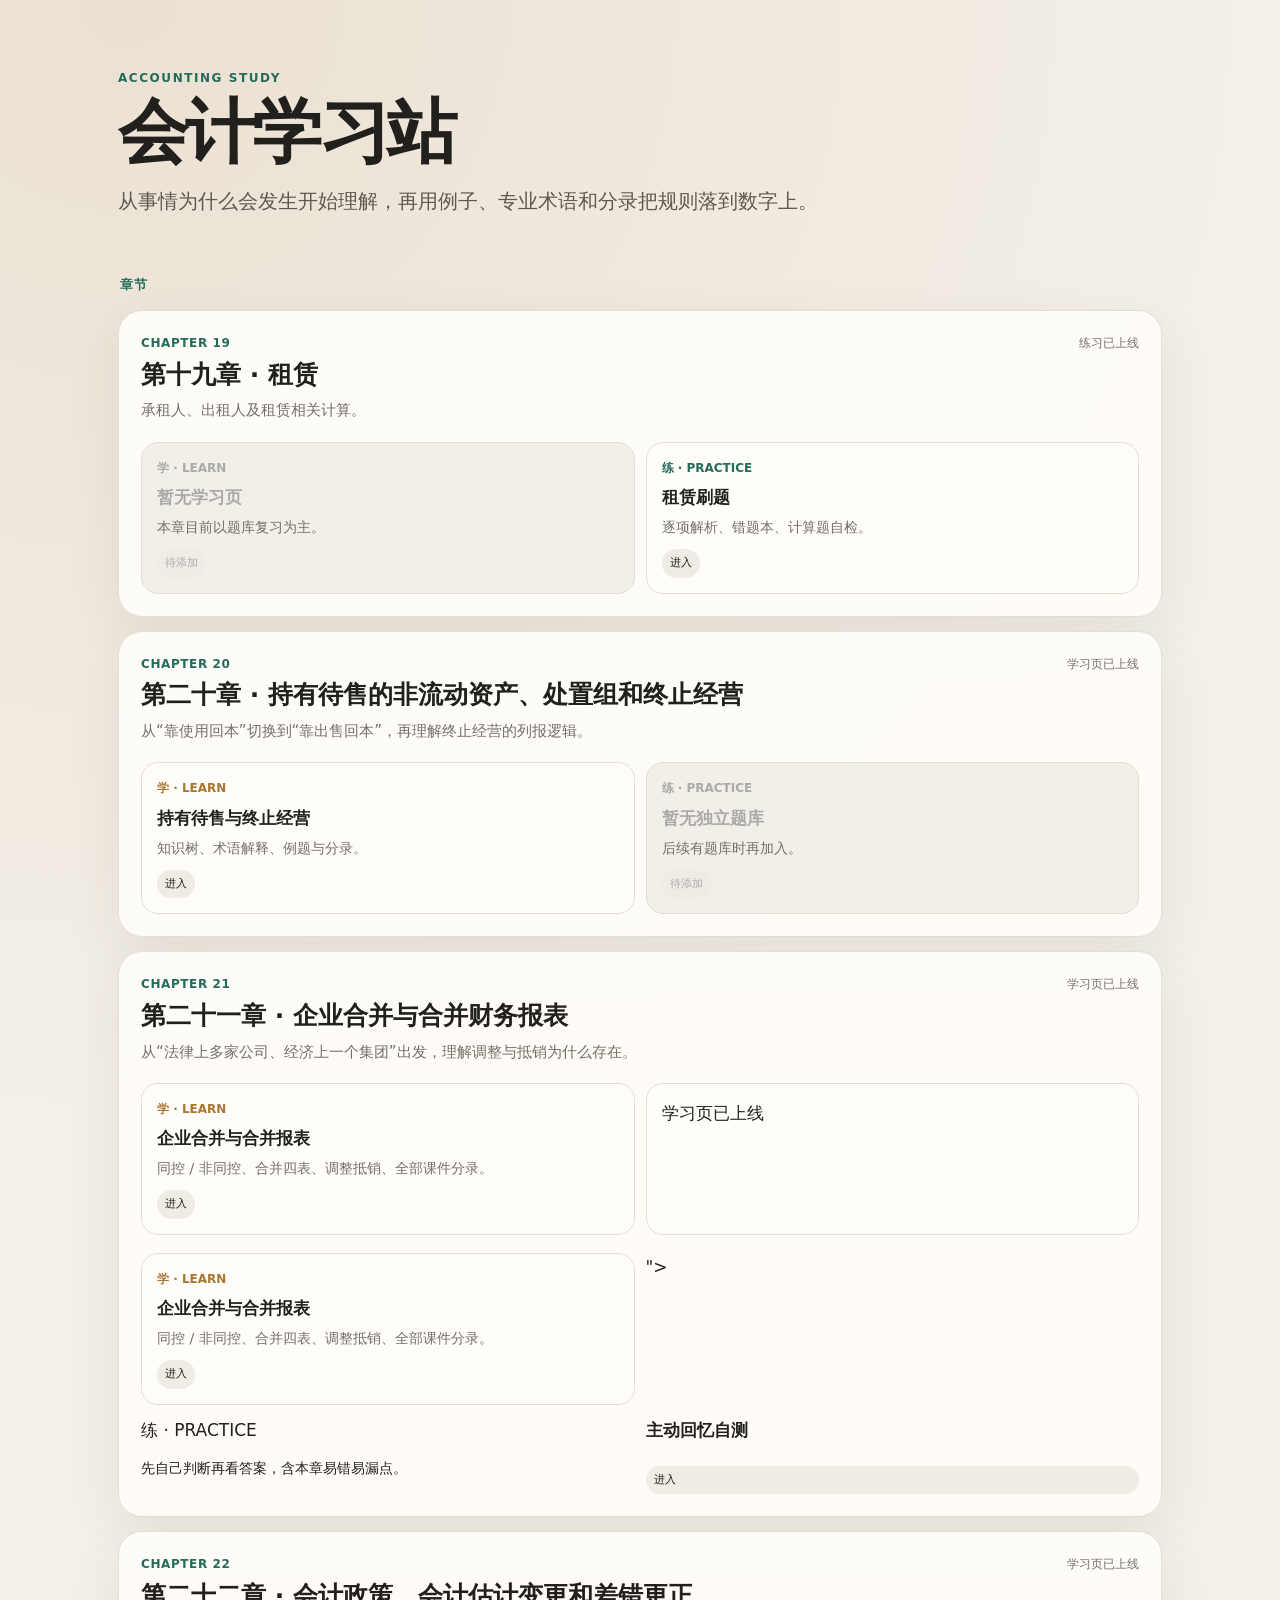
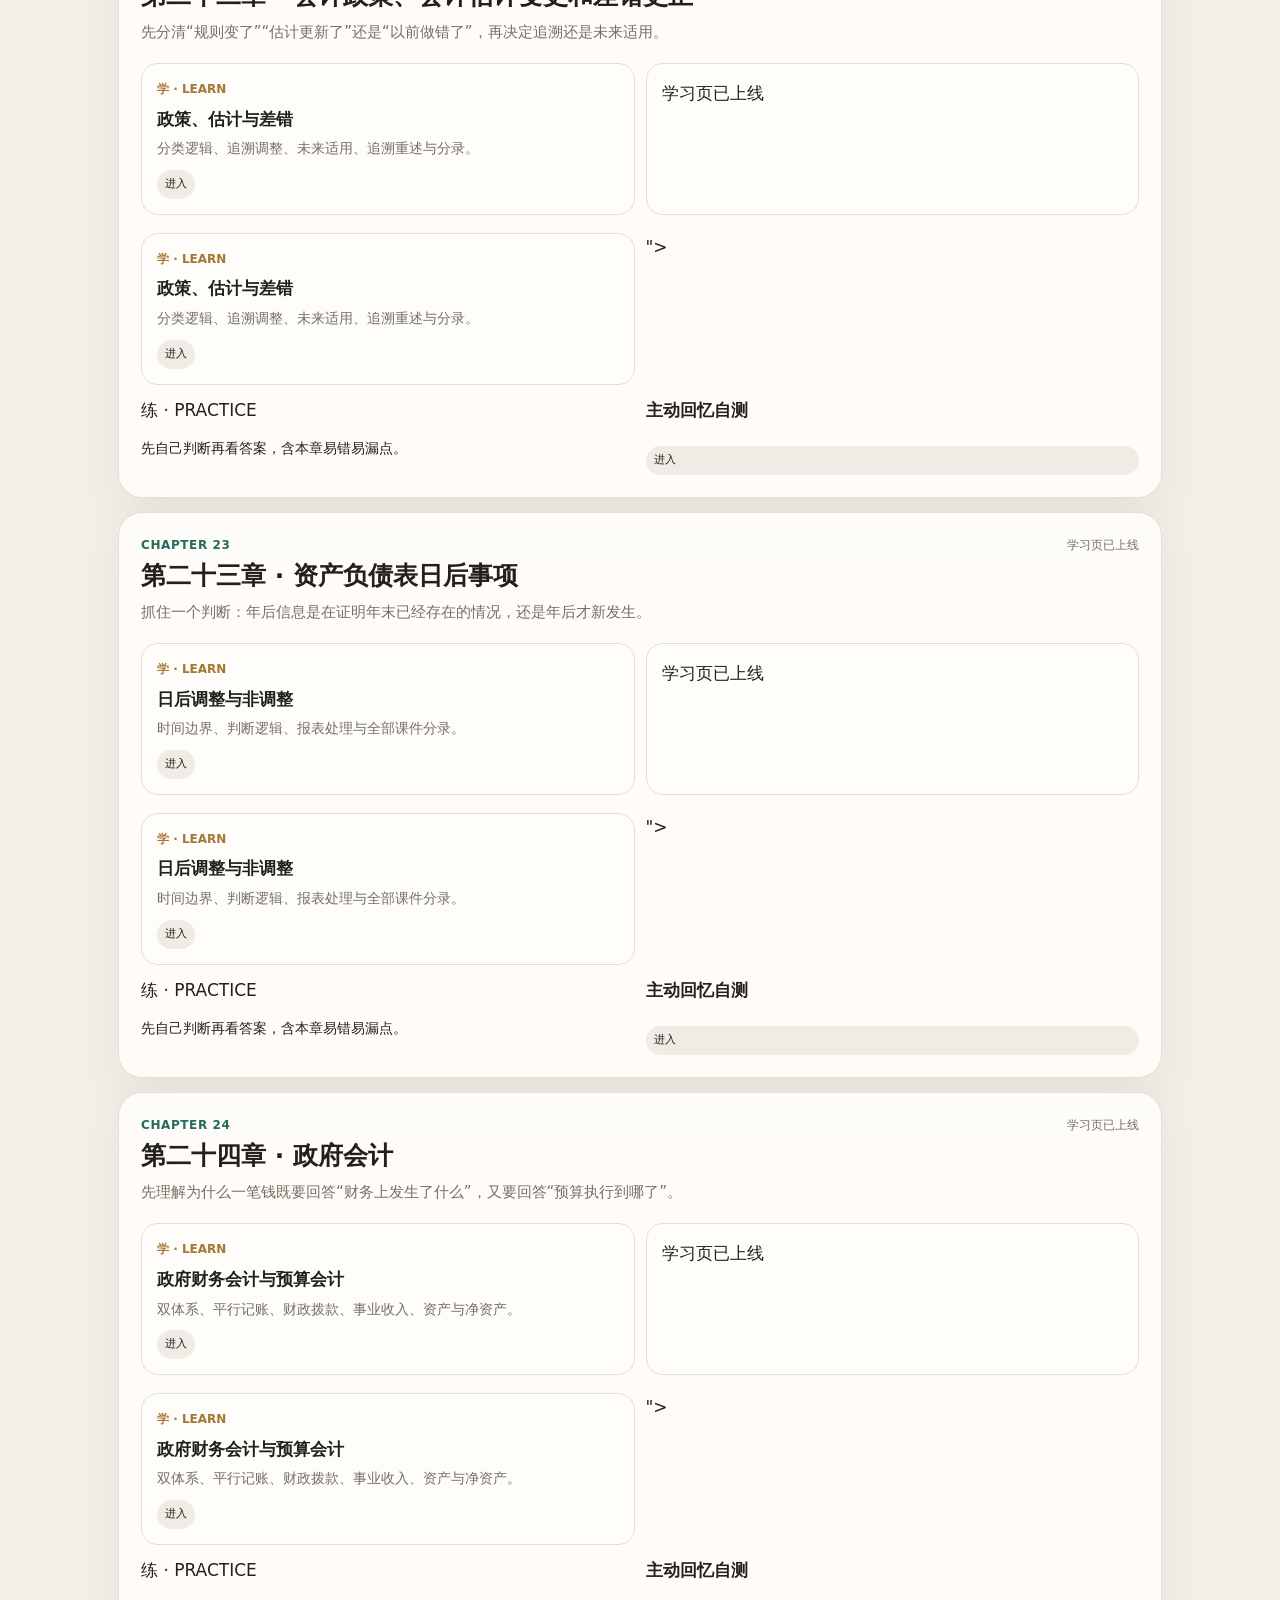
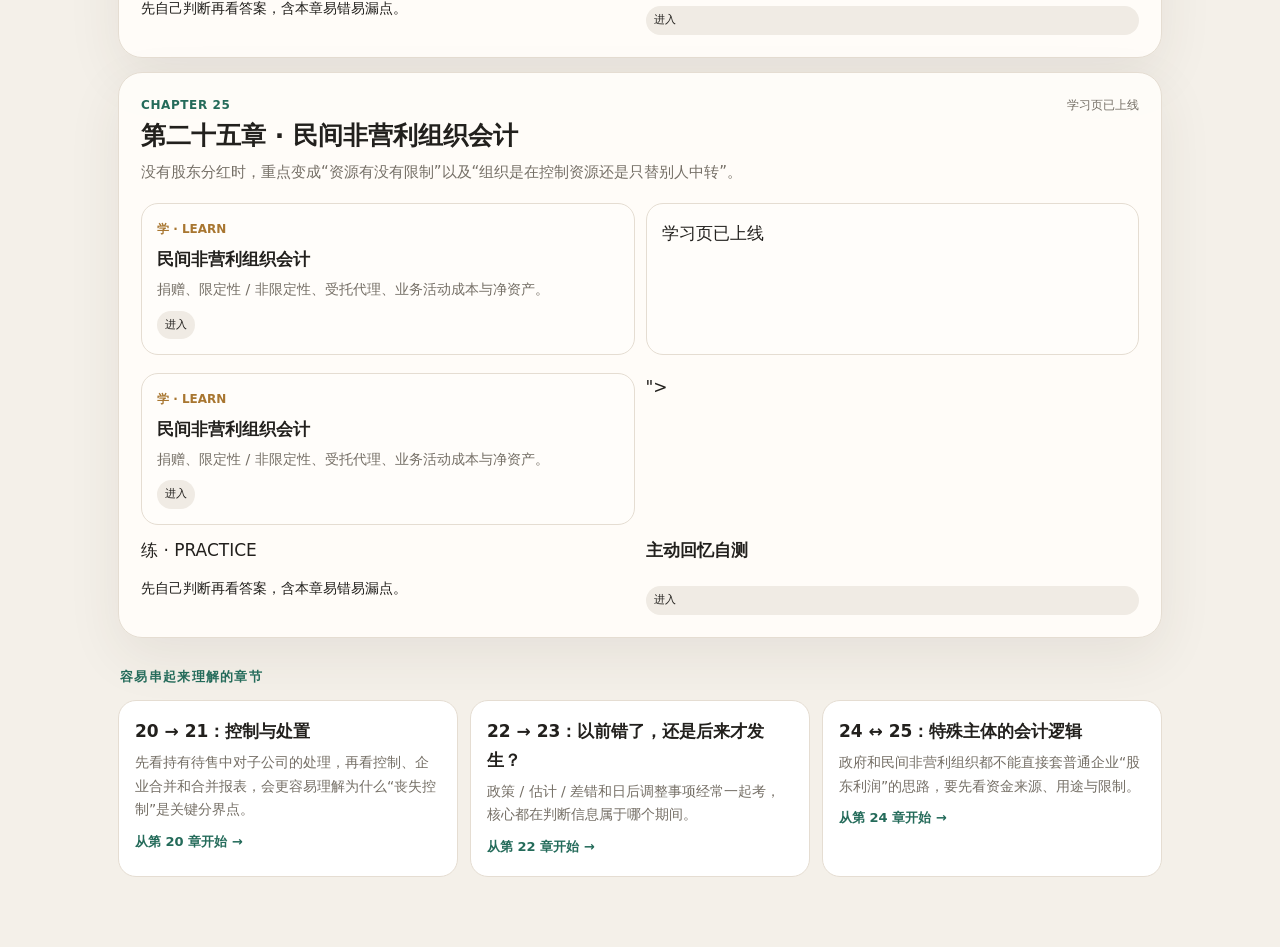
==== index.html @ 58bd6bbe "接上学习闭环：复习题库+入口+自测按钮 - review.html: 补漏18题入库（共33题），支持 ?ch= 直达章节 - index.html: 21-25章“练”位接入主动回忆自测（原“暂无独" ====
<!doctype html>
<html lang="zh-CN"><head><meta charset="utf-8"><meta name="viewport" content="width=device-width,initial-scale=1"><title>会计学习站</title>
<style>
:root{--bg:#f4f0e9;--paper:#fffdf9;--ink:#22201d;--muted:#756f66;--line:#e5ddd2;--green:#246b5a;--gold:#a87630;--gray:#f0ebe4;--shadow:0 18px 54px rgba(60,48,33,.08)}*{box-sizing:border-box}html{scroll-behavior:smooth}body{margin:0;background:radial-gradient(circle at 10% 0,rgba(168,118,48,.12),transparent 27%),var(--bg);color:var(--ink);font-family:-apple-system,BlinkMacSystemFont,"PingFang SC","Microsoft YaHei",system-ui,sans-serif;line-height:1.7;font-size:17px}.wrap{width:min(1080px,100%);margin:auto;padding:30px 18px 70px}.hero{padding:38px 0 28px}.ey{font-size:12px;letter-spacing:.13em;color:var(--green);font-weight:900}.hero h1{font-size:clamp(44px,7vw,70px);line-height:1.04;margin:8px 0 15px;letter-spacing:-.04em}.hero p{color:#5f5951;max-width:760px;margin:0;font-size:20px}.section-title{font-size:13px;font-weight:900;letter-spacing:.1em;color:var(--green);margin:28px 2px 10px}.chapter{background:rgba(255,253,249,.96);border:1px solid var(--line);border-radius:24px;box-shadow:var(--shadow);padding:22px;margin:14px 0}.chapter-head{display:flex;justify-content:space-between;gap:18px;align-items:flex-start}.no{font-size:12px;color:var(--green);font-weight:900;letter-spacing:.05em}.chapter h2{margin:4px 0 7px;font-size:25px;line-height:1.35}.chapter p{margin:0;color:var(--muted);font-size:15px}.modes{display:grid;grid-template-columns:1fr 1fr;gap:11px;margin-top:18px}.mode{border:1px solid var(--line);border-radius:17px;padding:15px;text-decoration:none;color:inherit;background:#fffdfa;display:block;transition:.14s ease}.mode.active:hover{border-color:#cdbfae;transform:translateY(-1px);box-shadow:0 9px 22px rgba(60,48,33,.06)}.mode.disabled{background:#f2eee8;color:#aaa;cursor:not-allowed}.mode .k{font-size:12px;font-weight:900;margin-bottom:5px}.mode.active.learn .k{color:var(--gold)}.mode.active.practice .k{color:var(--green)}.mode b{display:block;font-size:17px}.mode small{display:block;color:var(--muted);margin-top:5px;line-height:1.55}.badge{display:inline-flex;align-items:center;padding:5px 8px;border-radius:999px;background:var(--gray);font-size:11px;margin-top:10px}.status{white-space:nowrap;font-size:12px;color:var(--muted)}.links{display:grid;grid-template-columns:repeat(3,1fr);gap:12px;margin-top:12px}.linkcard{background:#fff;border:1px solid var(--line);border-radius:18px;padding:16px}.linkcard b{display:block;margin-bottom:5px}.linkcard p{font-size:14px;color:var(--muted);margin:0}.linkcard a{display:inline-block;margin-top:9px;font-size:13px;color:var(--green);text-decoration:none;font-weight:800}@media(max-width:760px){.wrap{padding:20px 12px 44px}.hero h1{font-size:45px}.hero p{font-size:18px}.modes,.links{grid-template-columns:1fr}.chapter-head{display:block}.status{margin-top:8px}}
</style></head><body><main class="wrap"><section class="hero"><div class="ey">ACCOUNTING STUDY</div><h1>会计学习站</h1><p>从事情为什么会发生开始理解，再用例子、专业术语和分录把规则落到数字上。</p></section>
<div class="section-title">章节</div>
<section class="chapter"><div class="chapter-head"><div><div class="no">CHAPTER 19</div><h2>第十九章 · 租赁</h2><p>承租人、出租人及租赁相关计算。</p></div><div class="status">练习已上线</div></div><div class="modes"><div class="mode disabled"><div class="k">学 · LEARN</div><b>暂无学习页</b><small>本章目前以题库复习为主。</small><span class="badge">待添加</span></div><a class="mode active practice" href="chapter19/practice.html"><div class="k">练 · PRACTICE</div><b>租赁刷题</b><small>逐项解析、错题本、计算题自检。</small><span class="badge">进入</span></a></div></section>
<section class="chapter"><div class="chapter-head"><div><div class="no">CHAPTER 20</div><h2>第二十章 · 持有待售的非流动资产、处置组和终止经营</h2><p>从“靠使用回本”切换到“靠出售回本”，再理解终止经营的列报逻辑。</p></div><div class="status">学习页已上线</div></div><div class="modes"><a class="mode active learn" href="chapter20/learn.html"><div class="k">学 · LEARN</div><b>持有待售与终止经营</b><small>知识树、术语解释、例题与分录。</small><span class="badge">进入</span></a><div class="mode disabled"><div class="k">练 · PRACTICE</div><b>暂无独立题库</b><small>后续有题库时再加入。</small><span class="badge">待添加</span></div></div></section>
<section class="chapter"><div class="chapter-head"><div><div class="no">CHAPTER 21</div><h2>第二十一章 · 企业合并与合并财务报表</h2><p>从“法律上多家公司、经济上一个集团”出发，理解调整与抵销为什么存在。</p></div><div class="status">学习页已上线</div></div><div class="modes"><a class="mode active learn" href="chapter21/learn.html"><div class="k">学 · LEARN</div><b>企业合并与合并报表</b><small>同控 / 非同控、合并四表、调整抵销、全部课件分录。</small><span class="badge">进入</span></a><a class="mode active practice" href="review.html?ch=CHAPTER 21</div><h2>第二十一章 · 企业合并与合并财务报表</h2><p>从“法律上多家公司、经济上一个集团”出发，理解调整与抵销为什么存在。</p></div><div class="status">学习页已上线</div></div><div class="modes"><a class="mode active learn" href="chapter21/learn.html"><div class="k">学 · LEARN</div><b>企业合并与合并报表</b><small>同控 / 非同控、合并四表、调整抵销、全部课件分录。</small><span class="badge">进入</span></a>"><div class="k">练 · PRACTICE</div><b>主动回忆自测</b><small>先自己判断再看答案，含本章易错易漏点。</small><span class="badge">进入</span></a></div></section>
<section class="chapter"><div class="chapter-head"><div><div class="no">CHAPTER 22</div><h2>第二十二章 · 会计政策、会计估计变更和差错更正</h2><p>先分清“规则变了”“估计更新了”还是“以前做错了”，再决定追溯还是未来适用。</p></div><div class="status">学习页已上线</div></div><div class="modes"><a class="mode active learn" href="chapter22/learn.html"><div class="k">学 · LEARN</div><b>政策、估计与差错</b><small>分类逻辑、追溯调整、未来适用、追溯重述与分录。</small><span class="badge">进入</span></a><a class="mode active practice" href="review.html?ch=CHAPTER 22</div><h2>第二十二章 · 会计政策、会计估计变更和差错更正</h2><p>先分清“规则变了”“估计更新了”还是“以前做错了”，再决定追溯还是未来适用。</p></div><div class="status">学习页已上线</div></div><div class="modes"><a class="mode active learn" href="chapter22/learn.html"><div class="k">学 · LEARN</div><b>政策、估计与差错</b><small>分类逻辑、追溯调整、未来适用、追溯重述与分录。</small><span class="badge">进入</span></a>"><div class="k">练 · PRACTICE</div><b>主动回忆自测</b><small>先自己判断再看答案，含本章易错易漏点。</small><span class="badge">进入</span></a></div></section>
<section class="chapter"><div class="chapter-head"><div><div class="no">CHAPTER 23</div><h2>第二十三章 · 资产负债表日后事项</h2><p>抓住一个判断：年后信息是在证明年末已经存在的情况，还是年后才新发生。</p></div><div class="status">学习页已上线</div></div><div class="modes"><a class="mode active learn" href="chapter23/learn.html"><div class="k">学 · LEARN</div><b>日后调整与非调整</b><small>时间边界、判断逻辑、报表处理与全部课件分录。</small><span class="badge">进入</span></a><a class="mode active practice" href="review.html?ch=CHAPTER 23</div><h2>第二十三章 · 资产负债表日后事项</h2><p>抓住一个判断：年后信息是在证明年末已经存在的情况，还是年后才新发生。</p></div><div class="status">学习页已上线</div></div><div class="modes"><a class="mode active learn" href="chapter23/learn.html"><div class="k">学 · LEARN</div><b>日后调整与非调整</b><small>时间边界、判断逻辑、报表处理与全部课件分录。</small><span class="badge">进入</span></a>"><div class="k">练 · PRACTICE</div><b>主动回忆自测</b><small>先自己判断再看答案，含本章易错易漏点。</small><span class="badge">进入</span></a></div></section>
<section class="chapter"><div class="chapter-head"><div><div class="no">CHAPTER 24</div><h2>第二十四章 · 政府会计</h2><p>先理解为什么一笔钱既要回答“财务上发生了什么”，又要回答“预算执行到哪了”。</p></div><div class="status">学习页已上线</div></div><div class="modes"><a class="mode active learn" href="chapter24/learn.html"><div class="k">学 · LEARN</div><b>政府财务会计与预算会计</b><small>双体系、平行记账、财政拨款、事业收入、资产与净资产。</small><span class="badge">进入</span></a><a class="mode active practice" href="review.html?ch=CHAPTER 24</div><h2>第二十四章 · 政府会计</h2><p>先理解为什么一笔钱既要回答“财务上发生了什么”，又要回答“预算执行到哪了”。</p></div><div class="status">学习页已上线</div></div><div class="modes"><a class="mode active learn" href="chapter24/learn.html"><div class="k">学 · LEARN</div><b>政府财务会计与预算会计</b><small>双体系、平行记账、财政拨款、事业收入、资产与净资产。</small><span class="badge">进入</span></a>"><div class="k">练 · PRACTICE</div><b>主动回忆自测</b><small>先自己判断再看答案，含本章易错易漏点。</small><span class="badge">进入</span></a></div></section>
<section class="chapter"><div class="chapter-head"><div><div class="no">CHAPTER 25</div><h2>第二十五章 · 民间非营利组织会计</h2><p>没有股东分红时，重点变成“资源有没有限制”以及“组织是在控制资源还是只替别人中转”。</p></div><div class="status">学习页已上线</div></div><div class="modes"><a class="mode active learn" href="chapter25/learn.html"><div class="k">学 · LEARN</div><b>民间非营利组织会计</b><small>捐赠、限定性 / 非限定性、受托代理、业务活动成本与净资产。</small><span class="badge">进入</span></a><a class="mode active practice" href="review.html?ch=CHAPTER 25</div><h2>第二十五章 · 民间非营利组织会计</h2><p>没有股东分红时，重点变成“资源有没有限制”以及“组织是在控制资源还是只替别人中转”。</p></div><div class="status">学习页已上线</div></div><div class="modes"><a class="mode active learn" href="chapter25/learn.html"><div class="k">学 · LEARN</div><b>民间非营利组织会计</b><small>捐赠、限定性 / 非限定性、受托代理、业务活动成本与净资产。</small><span class="badge">进入</span></a>"><div class="k">练 · PRACTICE</div><b>主动回忆自测</b><small>先自己判断再看答案，含本章易错易漏点。</small><span class="badge">进入</span></a></div></section>
<div class="section-title">容易串起来理解的章节</div><section class="links"><div class="linkcard"><b>20 → 21：控制与处置</b><p>先看持有待售中对子公司的处理，再看控制、企业合并和合并报表，会更容易理解为什么“丧失控制”是关键分界点。</p><a href="chapter20/learn.html">从第 20 章开始 →</a></div><div class="linkcard"><b>22 → 23：以前错了，还是后来才发生？</b><p>政策 / 估计 / 差错和日后调整事项经常一起考，核心都在判断信息属于哪个期间。</p><a href="chapter22/learn.html">从第 22 章开始 →</a></div><div class="linkcard"><b>24 ↔ 25：特殊主体的会计逻辑</b><p>政府和民间非营利组织都不能直接套普通企业“股东利润”的思路，要先看资金来源、用途与限制。</p><a href="chapter24/learn.html">从第 24 章开始 →</a></div></section>
</main></body></html>
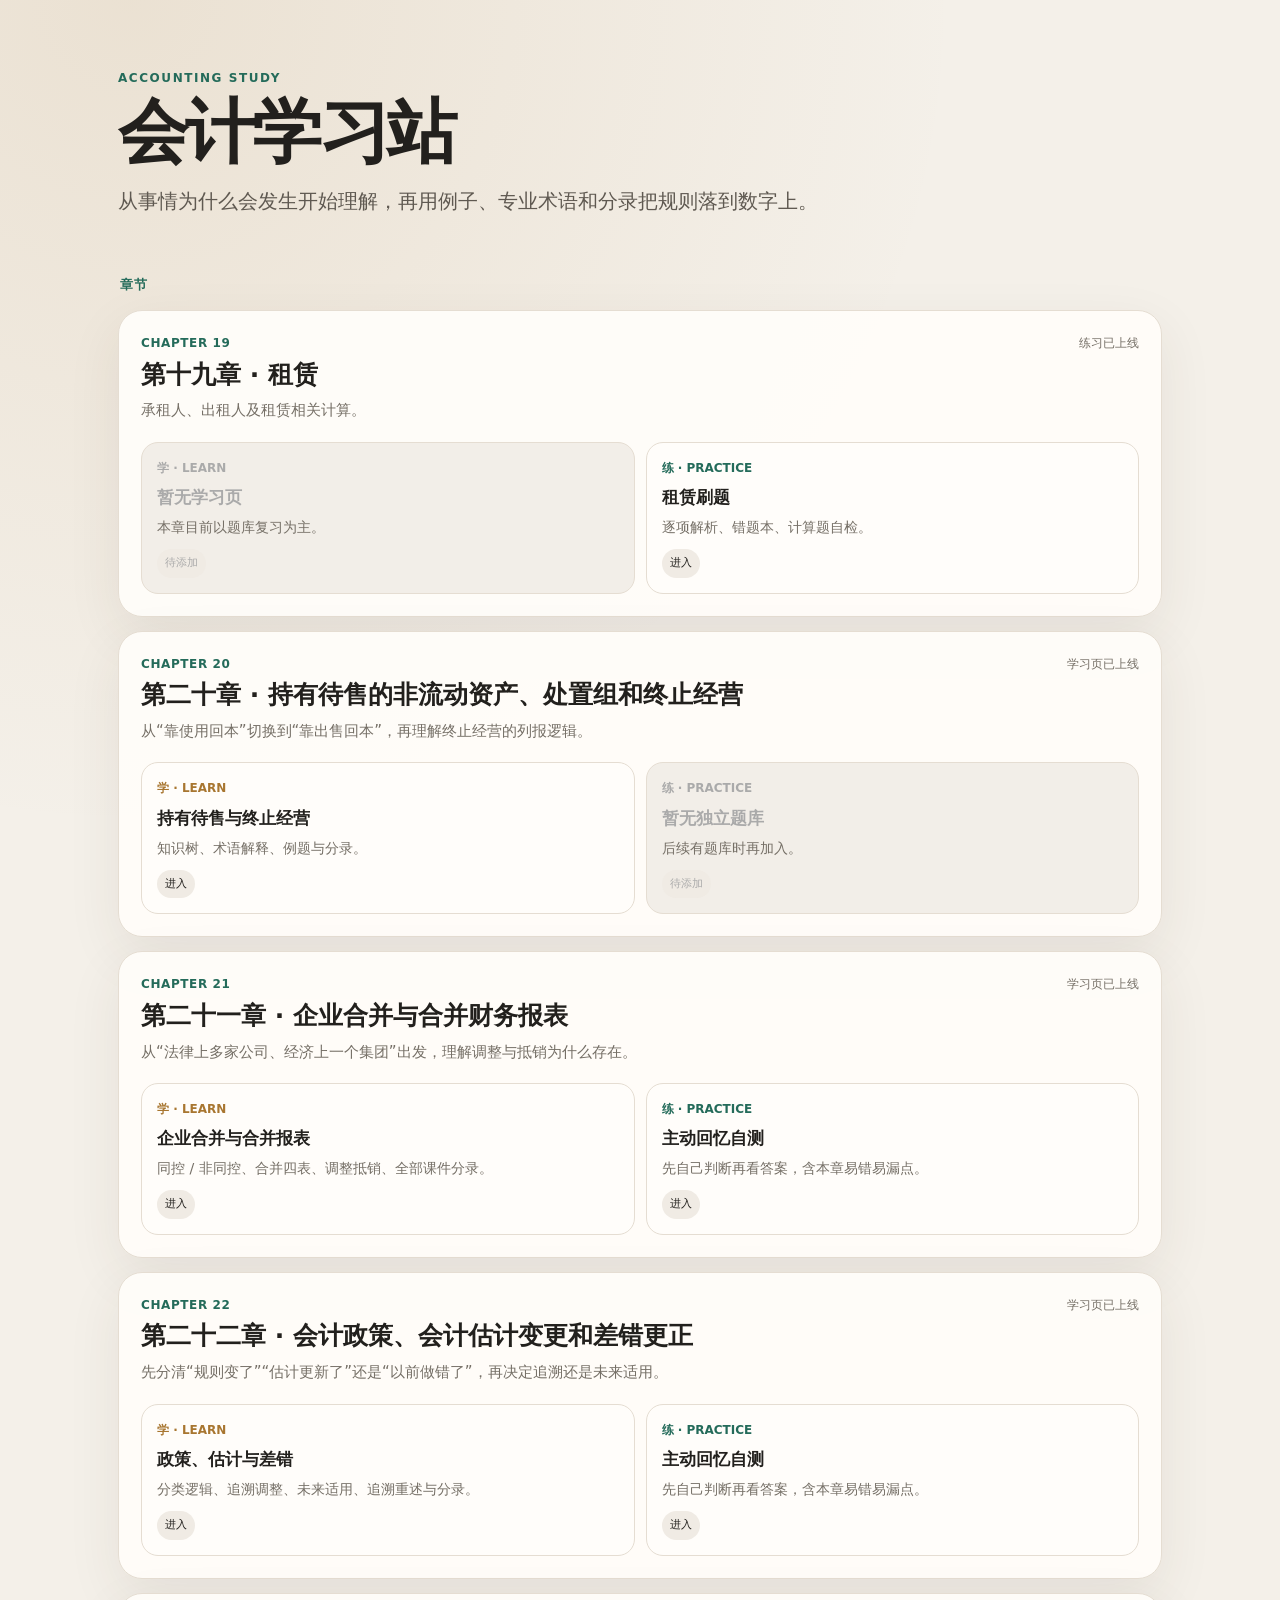
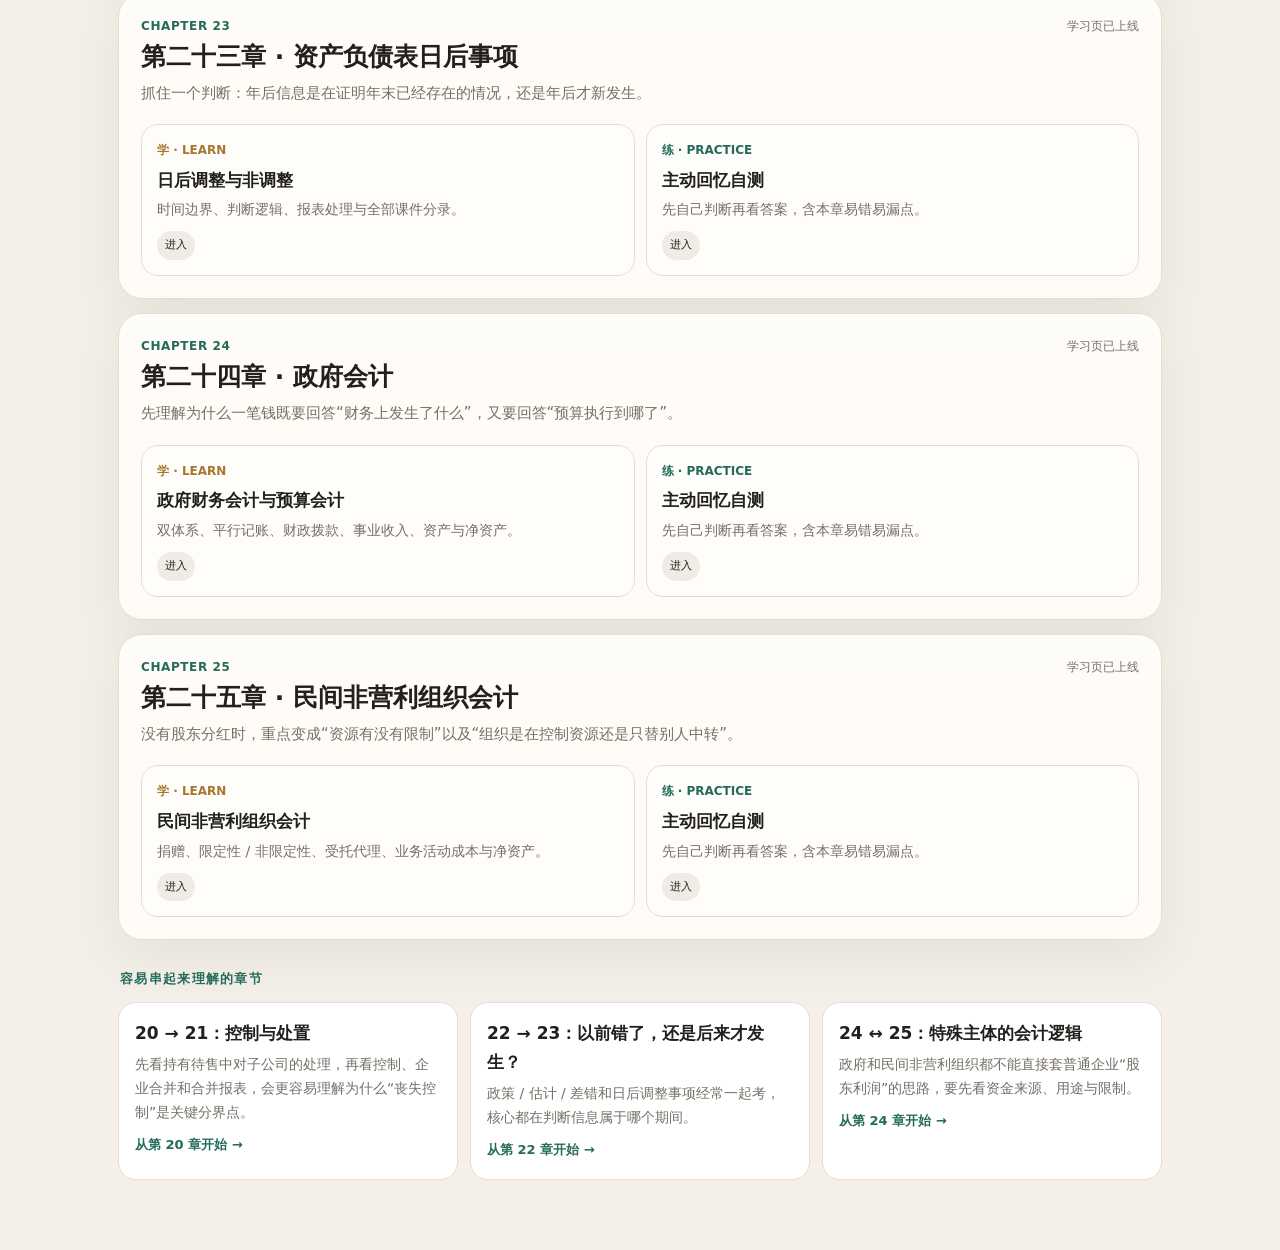
==== commit 19cf5d9a: "修复首页21-25章HTML结构损坏（正则误将章节内容塞入href）" ====
--- a/index.html
+++ b/index.html
@@ -6,10 +6,10 @@
 <div class="section-title">章节</div>
 <section class="chapter"><div class="chapter-head"><div><div class="no">CHAPTER 19</div><h2>第十九章 · 租赁</h2><p>承租人、出租人及租赁相关计算。</p></div><div class="status">练习已上线</div></div><div class="modes"><div class="mode disabled"><div class="k">学 · LEARN</div><b>暂无学习页</b><small>本章目前以题库复习为主。</small><span class="badge">待添加</span></div><a class="mode active practice" href="chapter19/practice.html"><div class="k">练 · PRACTICE</div><b>租赁刷题</b><small>逐项解析、错题本、计算题自检。</small><span class="badge">进入</span></a></div></section>
 <section class="chapter"><div class="chapter-head"><div><div class="no">CHAPTER 20</div><h2>第二十章 · 持有待售的非流动资产、处置组和终止经营</h2><p>从“靠使用回本”切换到“靠出售回本”，再理解终止经营的列报逻辑。</p></div><div class="status">学习页已上线</div></div><div class="modes"><a class="mode active learn" href="chapter20/learn.html"><div class="k">学 · LEARN</div><b>持有待售与终止经营</b><small>知识树、术语解释、例题与分录。</small><span class="badge">进入</span></a><div class="mode disabled"><div class="k">练 · PRACTICE</div><b>暂无独立题库</b><small>后续有题库时再加入。</small><span class="badge">待添加</span></div></div></section>
-<section class="chapter"><div class="chapter-head"><div><div class="no">CHAPTER 21</div><h2>第二十一章 · 企业合并与合并财务报表</h2><p>从“法律上多家公司、经济上一个集团”出发，理解调整与抵销为什么存在。</p></div><div class="status">学习页已上线</div></div><div class="modes"><a class="mode active learn" href="chapter21/learn.html"><div class="k">学 · LEARN</div><b>企业合并与合并报表</b><small>同控 / 非同控、合并四表、调整抵销、全部课件分录。</small><span class="badge">进入</span></a><a class="mode active practice" href="review.html?ch=CHAPTER 21</div><h2>第二十一章 · 企业合并与合并财务报表</h2><p>从“法律上多家公司、经济上一个集团”出发，理解调整与抵销为什么存在。</p></div><div class="status">学习页已上线</div></div><div class="modes"><a class="mode active learn" href="chapter21/learn.html"><div class="k">学 · LEARN</div><b>企业合并与合并报表</b><small>同控 / 非同控、合并四表、调整抵销、全部课件分录。</small><span class="badge">进入</span></a>"><div class="k">练 · PRACTICE</div><b>主动回忆自测</b><small>先自己判断再看答案，含本章易错易漏点。</small><span class="badge">进入</span></a></div></section>
-<section class="chapter"><div class="chapter-head"><div><div class="no">CHAPTER 22</div><h2>第二十二章 · 会计政策、会计估计变更和差错更正</h2><p>先分清“规则变了”“估计更新了”还是“以前做错了”，再决定追溯还是未来适用。</p></div><div class="status">学习页已上线</div></div><div class="modes"><a class="mode active learn" href="chapter22/learn.html"><div class="k">学 · LEARN</div><b>政策、估计与差错</b><small>分类逻辑、追溯调整、未来适用、追溯重述与分录。</small><span class="badge">进入</span></a><a class="mode active practice" href="review.html?ch=CHAPTER 22</div><h2>第二十二章 · 会计政策、会计估计变更和差错更正</h2><p>先分清“规则变了”“估计更新了”还是“以前做错了”，再决定追溯还是未来适用。</p></div><div class="status">学习页已上线</div></div><div class="modes"><a class="mode active learn" href="chapter22/learn.html"><div class="k">学 · LEARN</div><b>政策、估计与差错</b><small>分类逻辑、追溯调整、未来适用、追溯重述与分录。</small><span class="badge">进入</span></a>"><div class="k">练 · PRACTICE</div><b>主动回忆自测</b><small>先自己判断再看答案，含本章易错易漏点。</small><span class="badge">进入</span></a></div></section>
-<section class="chapter"><div class="chapter-head"><div><div class="no">CHAPTER 23</div><h2>第二十三章 · 资产负债表日后事项</h2><p>抓住一个判断：年后信息是在证明年末已经存在的情况，还是年后才新发生。</p></div><div class="status">学习页已上线</div></div><div class="modes"><a class="mode active learn" href="chapter23/learn.html"><div class="k">学 · LEARN</div><b>日后调整与非调整</b><small>时间边界、判断逻辑、报表处理与全部课件分录。</small><span class="badge">进入</span></a><a class="mode active practice" href="review.html?ch=CHAPTER 23</div><h2>第二十三章 · 资产负债表日后事项</h2><p>抓住一个判断：年后信息是在证明年末已经存在的情况，还是年后才新发生。</p></div><div class="status">学习页已上线</div></div><div class="modes"><a class="mode active learn" href="chapter23/learn.html"><div class="k">学 · LEARN</div><b>日后调整与非调整</b><small>时间边界、判断逻辑、报表处理与全部课件分录。</small><span class="badge">进入</span></a>"><div class="k">练 · PRACTICE</div><b>主动回忆自测</b><small>先自己判断再看答案，含本章易错易漏点。</small><span class="badge">进入</span></a></div></section>
-<section class="chapter"><div class="chapter-head"><div><div class="no">CHAPTER 24</div><h2>第二十四章 · 政府会计</h2><p>先理解为什么一笔钱既要回答“财务上发生了什么”，又要回答“预算执行到哪了”。</p></div><div class="status">学习页已上线</div></div><div class="modes"><a class="mode active learn" href="chapter24/learn.html"><div class="k">学 · LEARN</div><b>政府财务会计与预算会计</b><small>双体系、平行记账、财政拨款、事业收入、资产与净资产。</small><span class="badge">进入</span></a><a class="mode active practice" href="review.html?ch=CHAPTER 24</div><h2>第二十四章 · 政府会计</h2><p>先理解为什么一笔钱既要回答“财务上发生了什么”，又要回答“预算执行到哪了”。</p></div><div class="status">学习页已上线</div></div><div class="modes"><a class="mode active learn" href="chapter24/learn.html"><div class="k">学 · LEARN</div><b>政府财务会计与预算会计</b><small>双体系、平行记账、财政拨款、事业收入、资产与净资产。</small><span class="badge">进入</span></a>"><div class="k">练 · PRACTICE</div><b>主动回忆自测</b><small>先自己判断再看答案，含本章易错易漏点。</small><span class="badge">进入</span></a></div></section>
-<section class="chapter"><div class="chapter-head"><div><div class="no">CHAPTER 25</div><h2>第二十五章 · 民间非营利组织会计</h2><p>没有股东分红时，重点变成“资源有没有限制”以及“组织是在控制资源还是只替别人中转”。</p></div><div class="status">学习页已上线</div></div><div class="modes"><a class="mode active learn" href="chapter25/learn.html"><div class="k">学 · LEARN</div><b>民间非营利组织会计</b><small>捐赠、限定性 / 非限定性、受托代理、业务活动成本与净资产。</small><span class="badge">进入</span></a><a class="mode active practice" href="review.html?ch=CHAPTER 25</div><h2>第二十五章 · 民间非营利组织会计</h2><p>没有股东分红时，重点变成“资源有没有限制”以及“组织是在控制资源还是只替别人中转”。</p></div><div class="status">学习页已上线</div></div><div class="modes"><a class="mode active learn" href="chapter25/learn.html"><div class="k">学 · LEARN</div><b>民间非营利组织会计</b><small>捐赠、限定性 / 非限定性、受托代理、业务活动成本与净资产。</small><span class="badge">进入</span></a>"><div class="k">练 · PRACTICE</div><b>主动回忆自测</b><small>先自己判断再看答案，含本章易错易漏点。</small><span class="badge">进入</span></a></div></section>
+<section class="chapter"><div class="chapter-head"><div><div class="no">CHAPTER 21</div><h2>第二十一章 · 企业合并与合并财务报表</h2><p>从“法律上多家公司、经济上一个集团”出发，理解调整与抵销为什么存在。</p></div><div class="status">学习页已上线</div></div><div class="modes"><a class="mode active learn" href="chapter21/learn.html"><div class="k">学 · LEARN</div><b>企业合并与合并报表</b><small>同控 / 非同控、合并四表、调整抵销、全部课件分录。</small><span class="badge">进入</span></a><a class="mode active practice" href="review.html?ch=21"><div class="k">练 · PRACTICE</div><b>主动回忆自测</b><small>先自己判断再看答案，含本章易错易漏点。</small><span class="badge">进入</span></a></div></section>
+<section class="chapter"><div class="chapter-head"><div><div class="no">CHAPTER 22</div><h2>第二十二章 · 会计政策、会计估计变更和差错更正</h2><p>先分清“规则变了”“估计更新了”还是“以前做错了”，再决定追溯还是未来适用。</p></div><div class="status">学习页已上线</div></div><div class="modes"><a class="mode active learn" href="chapter22/learn.html"><div class="k">学 · LEARN</div><b>政策、估计与差错</b><small>分类逻辑、追溯调整、未来适用、追溯重述与分录。</small><span class="badge">进入</span></a><a class="mode active practice" href="review.html?ch=22"><div class="k">练 · PRACTICE</div><b>主动回忆自测</b><small>先自己判断再看答案，含本章易错易漏点。</small><span class="badge">进入</span></a></div></section>
+<section class="chapter"><div class="chapter-head"><div><div class="no">CHAPTER 23</div><h2>第二十三章 · 资产负债表日后事项</h2><p>抓住一个判断：年后信息是在证明年末已经存在的情况，还是年后才新发生。</p></div><div class="status">学习页已上线</div></div><div class="modes"><a class="mode active learn" href="chapter23/learn.html"><div class="k">学 · LEARN</div><b>日后调整与非调整</b><small>时间边界、判断逻辑、报表处理与全部课件分录。</small><span class="badge">进入</span></a><a class="mode active practice" href="review.html?ch=23"><div class="k">练 · PRACTICE</div><b>主动回忆自测</b><small>先自己判断再看答案，含本章易错易漏点。</small><span class="badge">进入</span></a></div></section>
+<section class="chapter"><div class="chapter-head"><div><div class="no">CHAPTER 24</div><h2>第二十四章 · 政府会计</h2><p>先理解为什么一笔钱既要回答“财务上发生了什么”，又要回答“预算执行到哪了”。</p></div><div class="status">学习页已上线</div></div><div class="modes"><a class="mode active learn" href="chapter24/learn.html"><div class="k">学 · LEARN</div><b>政府财务会计与预算会计</b><small>双体系、平行记账、财政拨款、事业收入、资产与净资产。</small><span class="badge">进入</span></a><a class="mode active practice" href="review.html?ch=24"><div class="k">练 · PRACTICE</div><b>主动回忆自测</b><small>先自己判断再看答案，含本章易错易漏点。</small><span class="badge">进入</span></a></div></section>
+<section class="chapter"><div class="chapter-head"><div><div class="no">CHAPTER 25</div><h2>第二十五章 · 民间非营利组织会计</h2><p>没有股东分红时，重点变成“资源有没有限制”以及“组织是在控制资源还是只替别人中转”。</p></div><div class="status">学习页已上线</div></div><div class="modes"><a class="mode active learn" href="chapter25/learn.html"><div class="k">学 · LEARN</div><b>民间非营利组织会计</b><small>捐赠、限定性 / 非限定性、受托代理、业务活动成本与净资产。</small><span class="badge">进入</span></a><a class="mode active practice" href="review.html?ch=25"><div class="k">练 · PRACTICE</div><b>主动回忆自测</b><small>先自己判断再看答案，含本章易错易漏点。</small><span class="badge">进入</span></a></div></section>
 <div class="section-title">容易串起来理解的章节</div><section class="links"><div class="linkcard"><b>20 → 21：控制与处置</b><p>先看持有待售中对子公司的处理，再看控制、企业合并和合并报表，会更容易理解为什么“丧失控制”是关键分界点。</p><a href="chapter20/learn.html">从第 20 章开始 →</a></div><div class="linkcard"><b>22 → 23：以前错了，还是后来才发生？</b><p>政策 / 估计 / 差错和日后调整事项经常一起考，核心都在判断信息属于哪个期间。</p><a href="chapter22/learn.html">从第 22 章开始 →</a></div><div class="linkcard"><b>24 ↔ 25：特殊主体的会计逻辑</b><p>政府和民间非营利组织都不能直接套普通企业“股东利润”的思路，要先看资金来源、用途与限制。</p><a href="chapter24/learn.html">从第 24 章开始 →</a></div></section>
 </main></body></html>
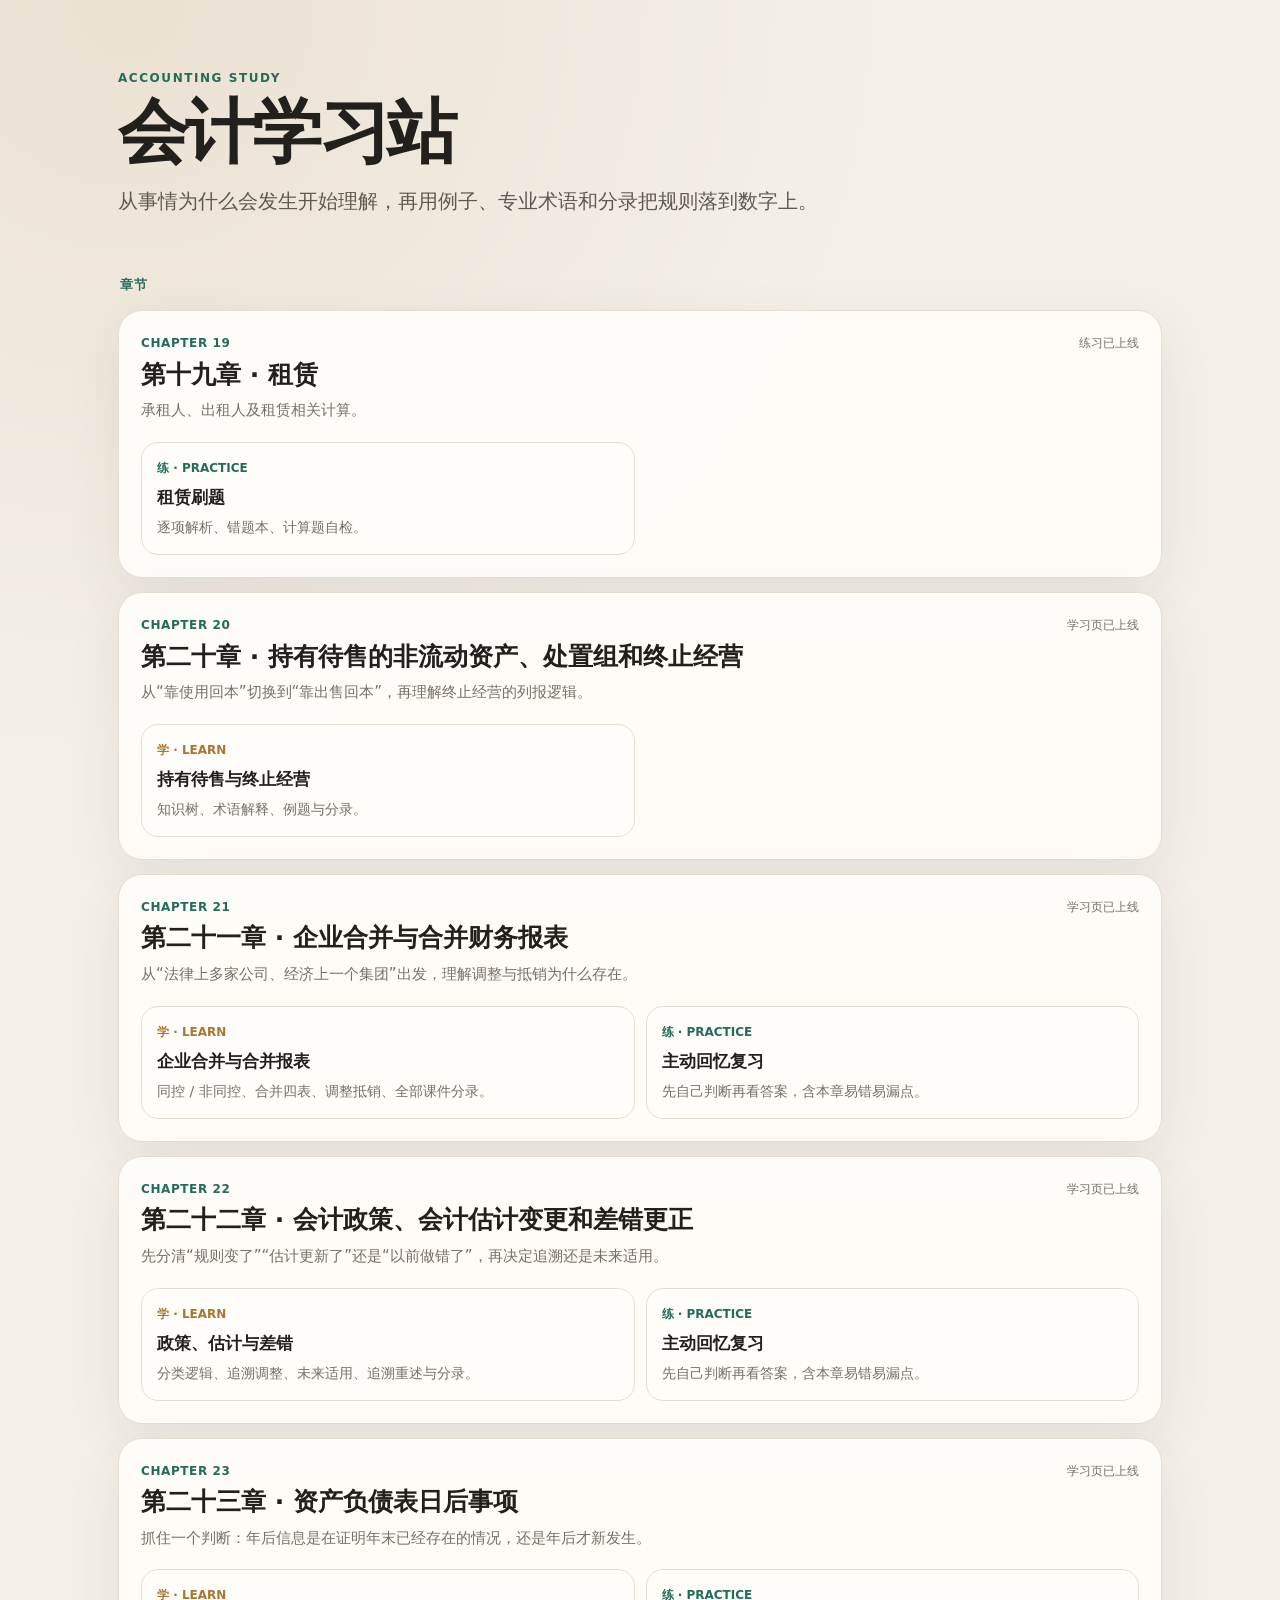
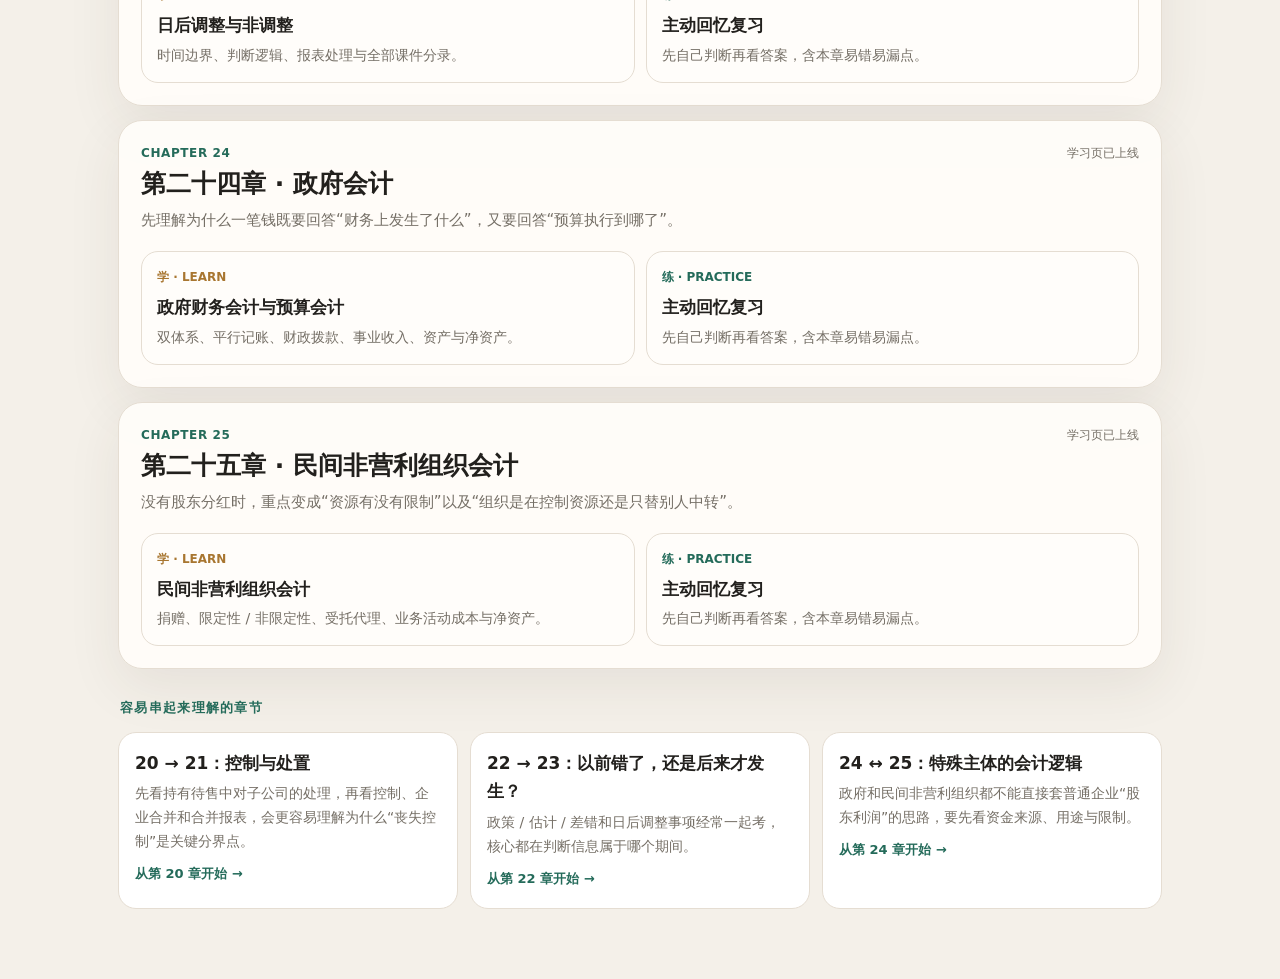
==== commit f4c4173f: "首页UI清理：删12个多余进入徽标、删2张灰色占位卡、统一复习命名" ====
--- a/index.html
+++ b/index.html
@@ -4,12 +4,12 @@
 :root{--bg:#f4f0e9;--paper:#fffdf9;--ink:#22201d;--muted:#756f66;--line:#e5ddd2;--green:#246b5a;--gold:#a87630;--gray:#f0ebe4;--shadow:0 18px 54px rgba(60,48,33,.08)}*{box-sizing:border-box}html{scroll-behavior:smooth}body{margin:0;background:radial-gradient(circle at 10% 0,rgba(168,118,48,.12),transparent 27%),var(--bg);color:var(--ink);font-family:-apple-system,BlinkMacSystemFont,"PingFang SC","Microsoft YaHei",system-ui,sans-serif;line-height:1.7;font-size:17px}.wrap{width:min(1080px,100%);margin:auto;padding:30px 18px 70px}.hero{padding:38px 0 28px}.ey{font-size:12px;letter-spacing:.13em;color:var(--green);font-weight:900}.hero h1{font-size:clamp(44px,7vw,70px);line-height:1.04;margin:8px 0 15px;letter-spacing:-.04em}.hero p{color:#5f5951;max-width:760px;margin:0;font-size:20px}.section-title{font-size:13px;font-weight:900;letter-spacing:.1em;color:var(--green);margin:28px 2px 10px}.chapter{background:rgba(255,253,249,.96);border:1px solid var(--line);border-radius:24px;box-shadow:var(--shadow);padding:22px;margin:14px 0}.chapter-head{display:flex;justify-content:space-between;gap:18px;align-items:flex-start}.no{font-size:12px;color:var(--green);font-weight:900;letter-spacing:.05em}.chapter h2{margin:4px 0 7px;font-size:25px;line-height:1.35}.chapter p{margin:0;color:var(--muted);font-size:15px}.modes{display:grid;grid-template-columns:1fr 1fr;gap:11px;margin-top:18px}.mode{border:1px solid var(--line);border-radius:17px;padding:15px;text-decoration:none;color:inherit;background:#fffdfa;display:block;transition:.14s ease}.mode.active:hover{border-color:#cdbfae;transform:translateY(-1px);box-shadow:0 9px 22px rgba(60,48,33,.06)}.mode.disabled{background:#f2eee8;color:#aaa;cursor:not-allowed}.mode .k{font-size:12px;font-weight:900;margin-bottom:5px}.mode.active.learn .k{color:var(--gold)}.mode.active.practice .k{color:var(--green)}.mode b{display:block;font-size:17px}.mode small{display:block;color:var(--muted);margin-top:5px;line-height:1.55}.badge{display:inline-flex;align-items:center;padding:5px 8px;border-radius:999px;background:var(--gray);font-size:11px;margin-top:10px}.status{white-space:nowrap;font-size:12px;color:var(--muted)}.links{display:grid;grid-template-columns:repeat(3,1fr);gap:12px;margin-top:12px}.linkcard{background:#fff;border:1px solid var(--line);border-radius:18px;padding:16px}.linkcard b{display:block;margin-bottom:5px}.linkcard p{font-size:14px;color:var(--muted);margin:0}.linkcard a{display:inline-block;margin-top:9px;font-size:13px;color:var(--green);text-decoration:none;font-weight:800}@media(max-width:760px){.wrap{padding:20px 12px 44px}.hero h1{font-size:45px}.hero p{font-size:18px}.modes,.links{grid-template-columns:1fr}.chapter-head{display:block}.status{margin-top:8px}}
 </style></head><body><main class="wrap"><section class="hero"><div class="ey">ACCOUNTING STUDY</div><h1>会计学习站</h1><p>从事情为什么会发生开始理解，再用例子、专业术语和分录把规则落到数字上。</p></section>
 <div class="section-title">章节</div>
-<section class="chapter"><div class="chapter-head"><div><div class="no">CHAPTER 19</div><h2>第十九章 · 租赁</h2><p>承租人、出租人及租赁相关计算。</p></div><div class="status">练习已上线</div></div><div class="modes"><div class="mode disabled"><div class="k">学 · LEARN</div><b>暂无学习页</b><small>本章目前以题库复习为主。</small><span class="badge">待添加</span></div><a class="mode active practice" href="chapter19/practice.html"><div class="k">练 · PRACTICE</div><b>租赁刷题</b><small>逐项解析、错题本、计算题自检。</small><span class="badge">进入</span></a></div></section>
-<section class="chapter"><div class="chapter-head"><div><div class="no">CHAPTER 20</div><h2>第二十章 · 持有待售的非流动资产、处置组和终止经营</h2><p>从“靠使用回本”切换到“靠出售回本”，再理解终止经营的列报逻辑。</p></div><div class="status">学习页已上线</div></div><div class="modes"><a class="mode active learn" href="chapter20/learn.html"><div class="k">学 · LEARN</div><b>持有待售与终止经营</b><small>知识树、术语解释、例题与分录。</small><span class="badge">进入</span></a><div class="mode disabled"><div class="k">练 · PRACTICE</div><b>暂无独立题库</b><small>后续有题库时再加入。</small><span class="badge">待添加</span></div></div></section>
-<section class="chapter"><div class="chapter-head"><div><div class="no">CHAPTER 21</div><h2>第二十一章 · 企业合并与合并财务报表</h2><p>从“法律上多家公司、经济上一个集团”出发，理解调整与抵销为什么存在。</p></div><div class="status">学习页已上线</div></div><div class="modes"><a class="mode active learn" href="chapter21/learn.html"><div class="k">学 · LEARN</div><b>企业合并与合并报表</b><small>同控 / 非同控、合并四表、调整抵销、全部课件分录。</small><span class="badge">进入</span></a><a class="mode active practice" href="review.html?ch=21"><div class="k">练 · PRACTICE</div><b>主动回忆自测</b><small>先自己判断再看答案，含本章易错易漏点。</small><span class="badge">进入</span></a></div></section>
-<section class="chapter"><div class="chapter-head"><div><div class="no">CHAPTER 22</div><h2>第二十二章 · 会计政策、会计估计变更和差错更正</h2><p>先分清“规则变了”“估计更新了”还是“以前做错了”，再决定追溯还是未来适用。</p></div><div class="status">学习页已上线</div></div><div class="modes"><a class="mode active learn" href="chapter22/learn.html"><div class="k">学 · LEARN</div><b>政策、估计与差错</b><small>分类逻辑、追溯调整、未来适用、追溯重述与分录。</small><span class="badge">进入</span></a><a class="mode active practice" href="review.html?ch=22"><div class="k">练 · PRACTICE</div><b>主动回忆自测</b><small>先自己判断再看答案，含本章易错易漏点。</small><span class="badge">进入</span></a></div></section>
-<section class="chapter"><div class="chapter-head"><div><div class="no">CHAPTER 23</div><h2>第二十三章 · 资产负债表日后事项</h2><p>抓住一个判断：年后信息是在证明年末已经存在的情况，还是年后才新发生。</p></div><div class="status">学习页已上线</div></div><div class="modes"><a class="mode active learn" href="chapter23/learn.html"><div class="k">学 · LEARN</div><b>日后调整与非调整</b><small>时间边界、判断逻辑、报表处理与全部课件分录。</small><span class="badge">进入</span></a><a class="mode active practice" href="review.html?ch=23"><div class="k">练 · PRACTICE</div><b>主动回忆自测</b><small>先自己判断再看答案，含本章易错易漏点。</small><span class="badge">进入</span></a></div></section>
-<section class="chapter"><div class="chapter-head"><div><div class="no">CHAPTER 24</div><h2>第二十四章 · 政府会计</h2><p>先理解为什么一笔钱既要回答“财务上发生了什么”，又要回答“预算执行到哪了”。</p></div><div class="status">学习页已上线</div></div><div class="modes"><a class="mode active learn" href="chapter24/learn.html"><div class="k">学 · LEARN</div><b>政府财务会计与预算会计</b><small>双体系、平行记账、财政拨款、事业收入、资产与净资产。</small><span class="badge">进入</span></a><a class="mode active practice" href="review.html?ch=24"><div class="k">练 · PRACTICE</div><b>主动回忆自测</b><small>先自己判断再看答案，含本章易错易漏点。</small><span class="badge">进入</span></a></div></section>
-<section class="chapter"><div class="chapter-head"><div><div class="no">CHAPTER 25</div><h2>第二十五章 · 民间非营利组织会计</h2><p>没有股东分红时，重点变成“资源有没有限制”以及“组织是在控制资源还是只替别人中转”。</p></div><div class="status">学习页已上线</div></div><div class="modes"><a class="mode active learn" href="chapter25/learn.html"><div class="k">学 · LEARN</div><b>民间非营利组织会计</b><small>捐赠、限定性 / 非限定性、受托代理、业务活动成本与净资产。</small><span class="badge">进入</span></a><a class="mode active practice" href="review.html?ch=25"><div class="k">练 · PRACTICE</div><b>主动回忆自测</b><small>先自己判断再看答案，含本章易错易漏点。</small><span class="badge">进入</span></a></div></section>
+<section class="chapter"><div class="chapter-head"><div><div class="no">CHAPTER 19</div><h2>第十九章 · 租赁</h2><p>承租人、出租人及租赁相关计算。</p></div><div class="status">练习已上线</div></div><div class="modes"><a class="mode active practice" href="chapter19/practice.html"><div class="k">练 · PRACTICE</div><b>租赁刷题</b><small>逐项解析、错题本、计算题自检。</small></a></div></section>
+<section class="chapter"><div class="chapter-head"><div><div class="no">CHAPTER 20</div><h2>第二十章 · 持有待售的非流动资产、处置组和终止经营</h2><p>从“靠使用回本”切换到“靠出售回本”，再理解终止经营的列报逻辑。</p></div><div class="status">学习页已上线</div></div><div class="modes"><a class="mode active learn" href="chapter20/learn.html"><div class="k">学 · LEARN</div><b>持有待售与终止经营</b><small>知识树、术语解释、例题与分录。</small></a></div></section>
+<section class="chapter"><div class="chapter-head"><div><div class="no">CHAPTER 21</div><h2>第二十一章 · 企业合并与合并财务报表</h2><p>从“法律上多家公司、经济上一个集团”出发，理解调整与抵销为什么存在。</p></div><div class="status">学习页已上线</div></div><div class="modes"><a class="mode active learn" href="chapter21/learn.html"><div class="k">学 · LEARN</div><b>企业合并与合并报表</b><small>同控 / 非同控、合并四表、调整抵销、全部课件分录。</small></a><a class="mode active practice" href="review.html?ch=21"><div class="k">练 · PRACTICE</div><b>主动回忆复习</b><small>先自己判断再看答案，含本章易错易漏点。</small></a></div></section>
+<section class="chapter"><div class="chapter-head"><div><div class="no">CHAPTER 22</div><h2>第二十二章 · 会计政策、会计估计变更和差错更正</h2><p>先分清“规则变了”“估计更新了”还是“以前做错了”，再决定追溯还是未来适用。</p></div><div class="status">学习页已上线</div></div><div class="modes"><a class="mode active learn" href="chapter22/learn.html"><div class="k">学 · LEARN</div><b>政策、估计与差错</b><small>分类逻辑、追溯调整、未来适用、追溯重述与分录。</small></a><a class="mode active practice" href="review.html?ch=22"><div class="k">练 · PRACTICE</div><b>主动回忆复习</b><small>先自己判断再看答案，含本章易错易漏点。</small></a></div></section>
+<section class="chapter"><div class="chapter-head"><div><div class="no">CHAPTER 23</div><h2>第二十三章 · 资产负债表日后事项</h2><p>抓住一个判断：年后信息是在证明年末已经存在的情况，还是年后才新发生。</p></div><div class="status">学习页已上线</div></div><div class="modes"><a class="mode active learn" href="chapter23/learn.html"><div class="k">学 · LEARN</div><b>日后调整与非调整</b><small>时间边界、判断逻辑、报表处理与全部课件分录。</small></a><a class="mode active practice" href="review.html?ch=23"><div class="k">练 · PRACTICE</div><b>主动回忆复习</b><small>先自己判断再看答案，含本章易错易漏点。</small></a></div></section>
+<section class="chapter"><div class="chapter-head"><div><div class="no">CHAPTER 24</div><h2>第二十四章 · 政府会计</h2><p>先理解为什么一笔钱既要回答“财务上发生了什么”，又要回答“预算执行到哪了”。</p></div><div class="status">学习页已上线</div></div><div class="modes"><a class="mode active learn" href="chapter24/learn.html"><div class="k">学 · LEARN</div><b>政府财务会计与预算会计</b><small>双体系、平行记账、财政拨款、事业收入、资产与净资产。</small></a><a class="mode active practice" href="review.html?ch=24"><div class="k">练 · PRACTICE</div><b>主动回忆复习</b><small>先自己判断再看答案，含本章易错易漏点。</small></a></div></section>
+<section class="chapter"><div class="chapter-head"><div><div class="no">CHAPTER 25</div><h2>第二十五章 · 民间非营利组织会计</h2><p>没有股东分红时，重点变成“资源有没有限制”以及“组织是在控制资源还是只替别人中转”。</p></div><div class="status">学习页已上线</div></div><div class="modes"><a class="mode active learn" href="chapter25/learn.html"><div class="k">学 · LEARN</div><b>民间非营利组织会计</b><small>捐赠、限定性 / 非限定性、受托代理、业务活动成本与净资产。</small></a><a class="mode active practice" href="review.html?ch=25"><div class="k">练 · PRACTICE</div><b>主动回忆复习</b><small>先自己判断再看答案，含本章易错易漏点。</small></a></div></section>
 <div class="section-title">容易串起来理解的章节</div><section class="links"><div class="linkcard"><b>20 → 21：控制与处置</b><p>先看持有待售中对子公司的处理，再看控制、企业合并和合并报表，会更容易理解为什么“丧失控制”是关键分界点。</p><a href="chapter20/learn.html">从第 20 章开始 →</a></div><div class="linkcard"><b>22 → 23：以前错了，还是后来才发生？</b><p>政策 / 估计 / 差错和日后调整事项经常一起考，核心都在判断信息属于哪个期间。</p><a href="chapter22/learn.html">从第 22 章开始 →</a></div><div class="linkcard"><b>24 ↔ 25：特殊主体的会计逻辑</b><p>政府和民间非营利组织都不能直接套普通企业“股东利润”的思路，要先看资金来源、用途与限制。</p><a href="chapter24/learn.html">从第 24 章开始 →</a></div></section>
 </main></body></html>
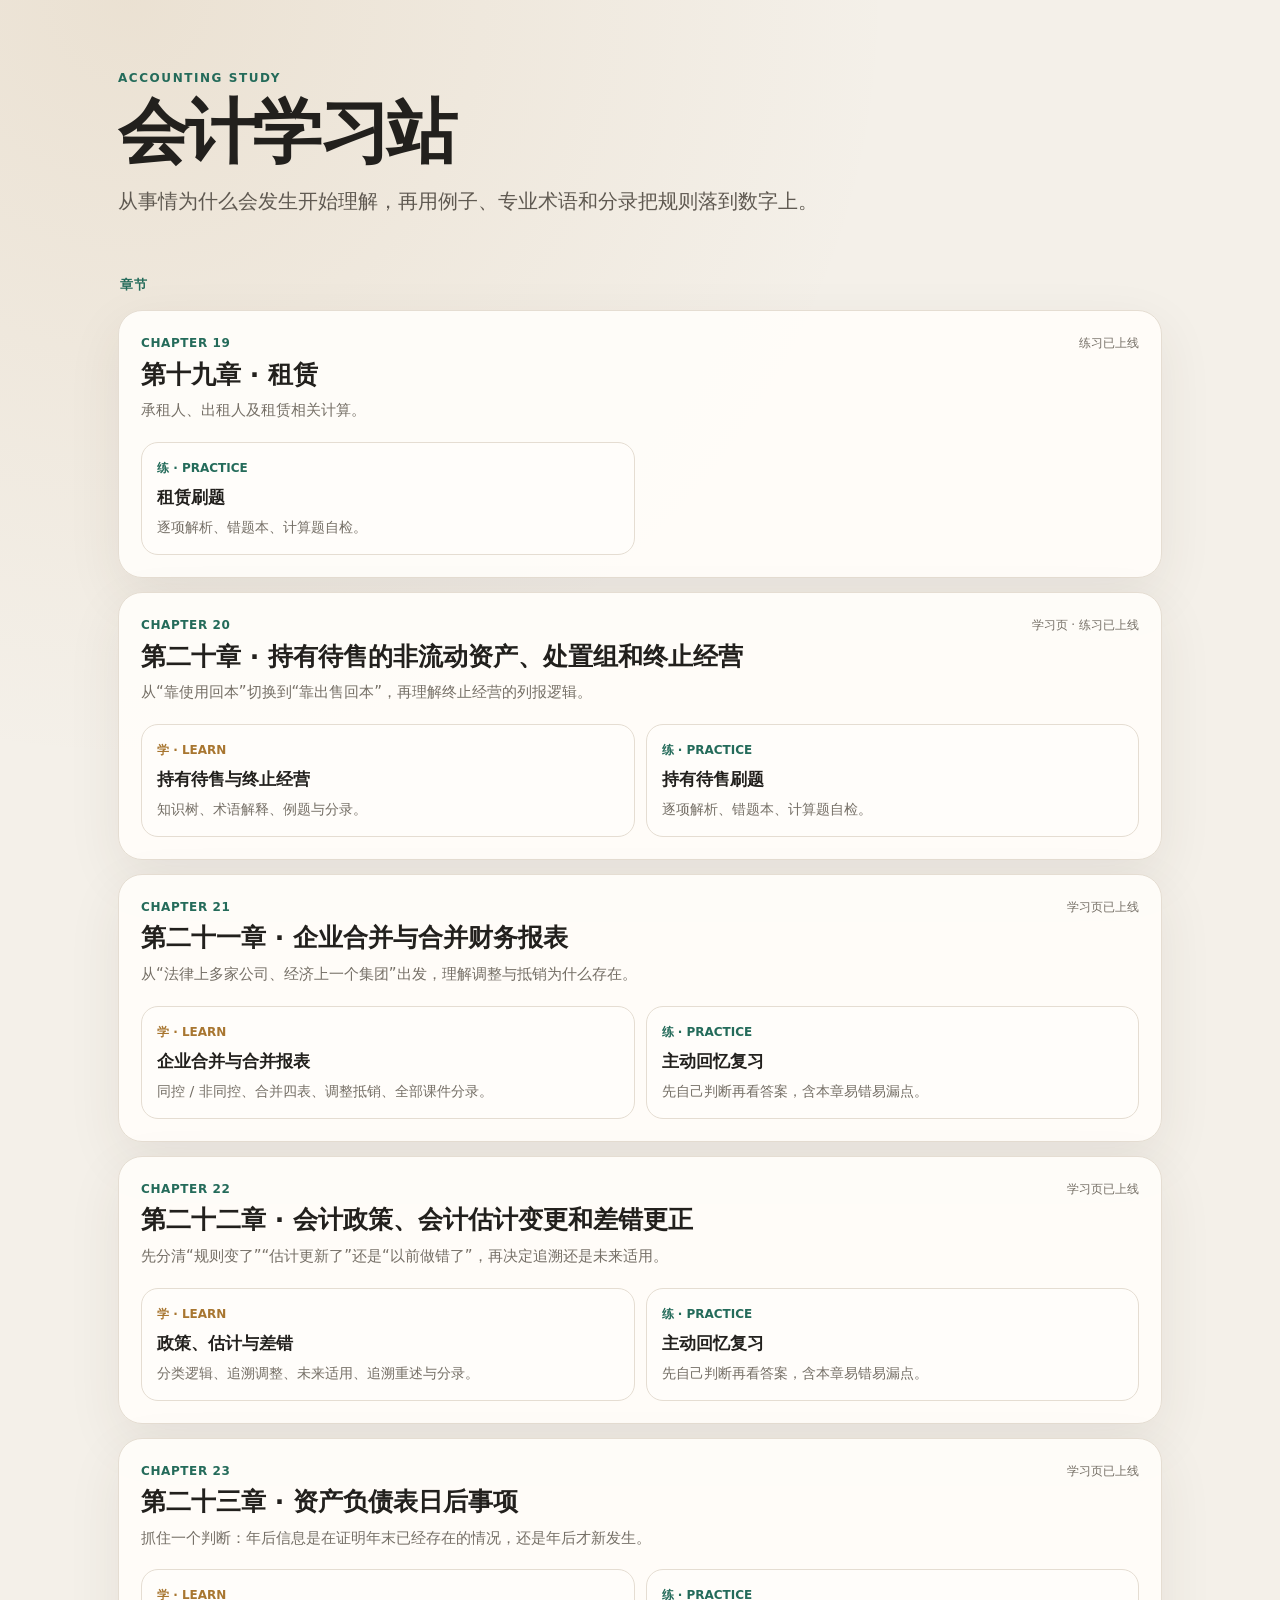
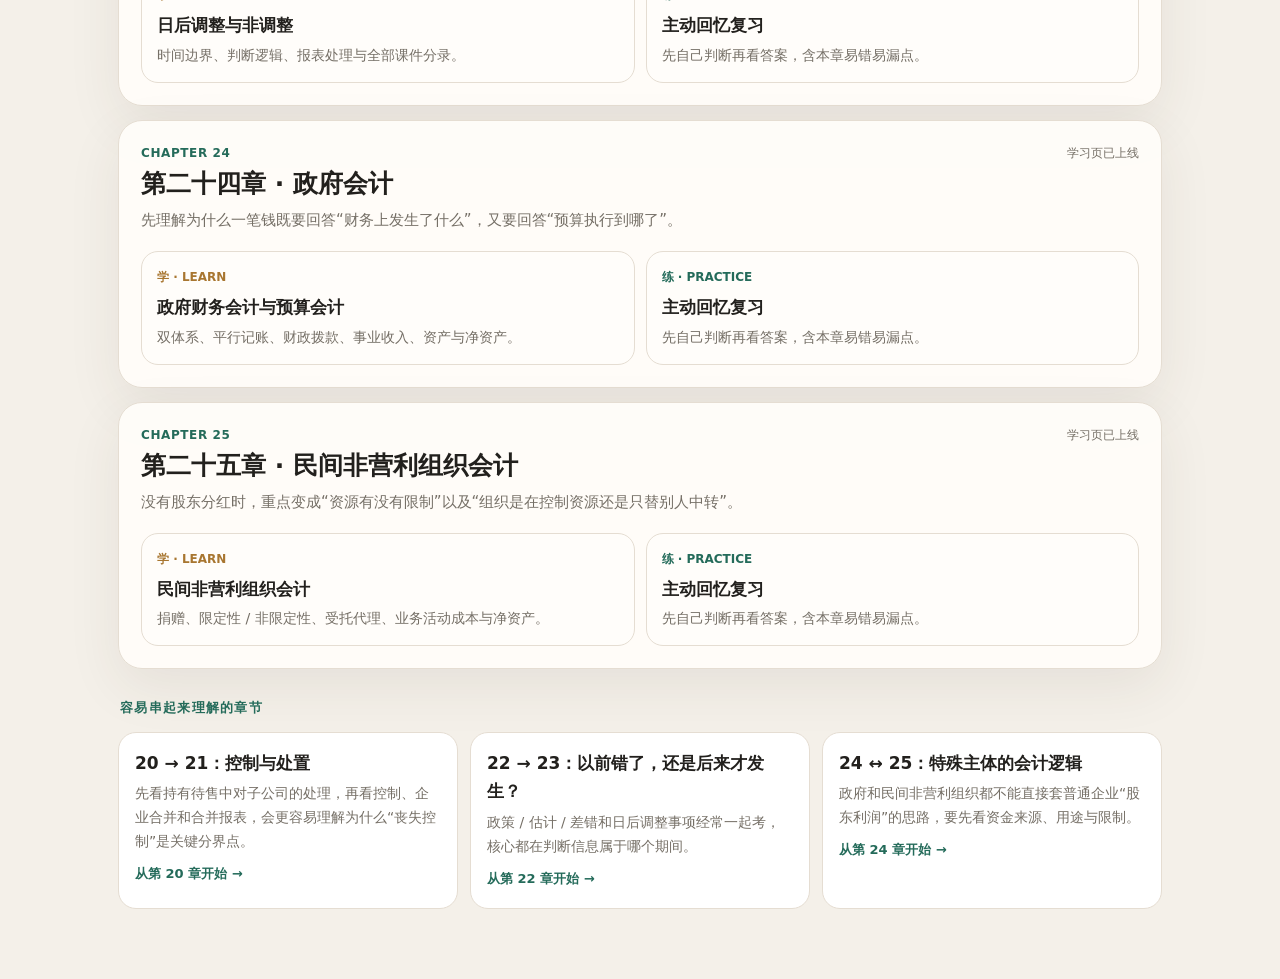
==== commit d62b6e0a: "第二十章新增练习题：仿十九章刷题小站，加 19 道东奥练习题" ====
--- a/index.html
+++ b/index.html
@@ -5,7 +5,7 @@
 </style></head><body><main class="wrap"><section class="hero"><div class="ey">ACCOUNTING STUDY</div><h1>会计学习站</h1><p>从事情为什么会发生开始理解，再用例子、专业术语和分录把规则落到数字上。</p></section>
 <div class="section-title">章节</div>
 <section class="chapter"><div class="chapter-head"><div><div class="no">CHAPTER 19</div><h2>第十九章 · 租赁</h2><p>承租人、出租人及租赁相关计算。</p></div><div class="status">练习已上线</div></div><div class="modes"><a class="mode active practice" href="chapter19/practice.html"><div class="k">练 · PRACTICE</div><b>租赁刷题</b><small>逐项解析、错题本、计算题自检。</small></a></div></section>
-<section class="chapter"><div class="chapter-head"><div><div class="no">CHAPTER 20</div><h2>第二十章 · 持有待售的非流动资产、处置组和终止经营</h2><p>从“靠使用回本”切换到“靠出售回本”，再理解终止经营的列报逻辑。</p></div><div class="status">学习页已上线</div></div><div class="modes"><a class="mode active learn" href="chapter20/learn.html"><div class="k">学 · LEARN</div><b>持有待售与终止经营</b><small>知识树、术语解释、例题与分录。</small></a></div></section>
+<section class="chapter"><div class="chapter-head"><div><div class="no">CHAPTER 20</div><h2>第二十章 · 持有待售的非流动资产、处置组和终止经营</h2><p>从“靠使用回本”切换到“靠出售回本”，再理解终止经营的列报逻辑。</p></div><div class="status">学习页 · 练习已上线</div></div><div class="modes"><a class="mode active learn" href="chapter20/learn.html"><div class="k">学 · LEARN</div><b>持有待售与终止经营</b><small>知识树、术语解释、例题与分录。</small></a><a class="mode active practice" href="chapter20/practice.html"><div class="k">练 · PRACTICE</div><b>持有待售刷题</b><small>逐项解析、错题本、计算题自检。</small></a></div></section>
 <section class="chapter"><div class="chapter-head"><div><div class="no">CHAPTER 21</div><h2>第二十一章 · 企业合并与合并财务报表</h2><p>从“法律上多家公司、经济上一个集团”出发，理解调整与抵销为什么存在。</p></div><div class="status">学习页已上线</div></div><div class="modes"><a class="mode active learn" href="chapter21/learn.html"><div class="k">学 · LEARN</div><b>企业合并与合并报表</b><small>同控 / 非同控、合并四表、调整抵销、全部课件分录。</small></a><a class="mode active practice" href="review.html?ch=21"><div class="k">练 · PRACTICE</div><b>主动回忆复习</b><small>先自己判断再看答案，含本章易错易漏点。</small></a></div></section>
 <section class="chapter"><div class="chapter-head"><div><div class="no">CHAPTER 22</div><h2>第二十二章 · 会计政策、会计估计变更和差错更正</h2><p>先分清“规则变了”“估计更新了”还是“以前做错了”，再决定追溯还是未来适用。</p></div><div class="status">学习页已上线</div></div><div class="modes"><a class="mode active learn" href="chapter22/learn.html"><div class="k">学 · LEARN</div><b>政策、估计与差错</b><small>分类逻辑、追溯调整、未来适用、追溯重述与分录。</small></a><a class="mode active practice" href="review.html?ch=22"><div class="k">练 · PRACTICE</div><b>主动回忆复习</b><small>先自己判断再看答案，含本章易错易漏点。</small></a></div></section>
 <section class="chapter"><div class="chapter-head"><div><div class="no">CHAPTER 23</div><h2>第二十三章 · 资产负债表日后事项</h2><p>抓住一个判断：年后信息是在证明年末已经存在的情况，还是年后才新发生。</p></div><div class="status">学习页已上线</div></div><div class="modes"><a class="mode active learn" href="chapter23/learn.html"><div class="k">学 · LEARN</div><b>日后调整与非调整</b><small>时间边界、判断逻辑、报表处理与全部课件分录。</small></a><a class="mode active practice" href="review.html?ch=23"><div class="k">练 · PRACTICE</div><b>主动回忆复习</b><small>先自己判断再看答案，含本章易错易漏点。</small></a></div></section>
